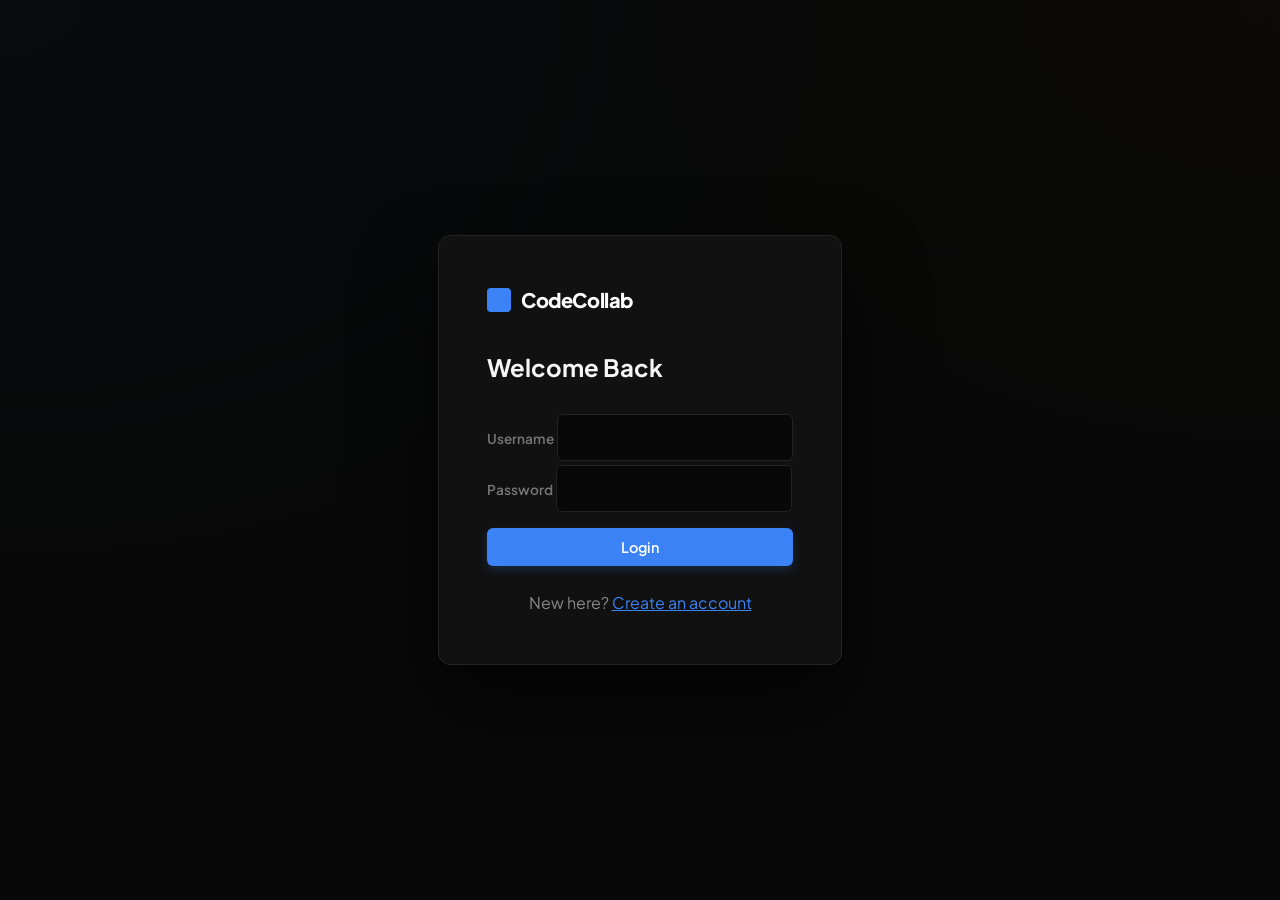
==== login.html @ f39eaf81 "Initial Obsidian Frontend Release" ====
<!DOCTYPE html>
<html lang="en">
<head>
    <meta charset="UTF-8">
    <meta name="viewport" content="width=device-width, initial-scale=1.0">
    <title>Join CodeCollab</title>
    <link rel="stylesheet" href="styles.css">
</head>
<body style="display:flex; align-items:center; justify-content:center;">
    <div class="auth-container">
        <a href="index.html" class="logo" style="text-align:center; margin-bottom: 2rem;">CodeCollab</a>
        
        <div id="loginForm">
            <h2 style="margin-bottom: 1.5rem;">Welcome Back</h2>
            <div class="form-group">
                <label>Username</label>
                <input type="text" id="loginUsername" class="form-input">
            </div>
            <div class="form-group">
                <label>Password</label>
                <input type="password" id="loginPassword" class="form-input">
            </div>
            <button class="btn-primary" style="width:100%; margin-top: 1rem;" onclick="login()">Login</button>
            <p style="margin-top: 1.5rem; text-align:center; color:var(--text-dim);">
                New here? <a href="#" style="color:var(--primary);" onclick="toggleAuth()">Create an account</a>
            </p>
        </div>

        <div id="registerForm" style="display:none;">
            <h2 style="margin-bottom: 1.5rem;">Create Account</h2>
            <div class="form-group">
                <label>Username</label>
                <input type="text" id="regUsername" class="form-input">
            </div>
            <div class="form-group">
                <label>Email</label>
                <input type="email" id="regEmail" class="form-input">
            </div>
            <div class="form-group">
                <label>Password</label>
                <input type="password" id="regPassword" class="form-input">
            </div>
            <button class="btn-primary" style="width:100%; margin-top: 1rem;" onclick="register()">Sign Up</button>
            <p style="margin-top: 1.5rem; text-align:center; color:var(--text-dim);">
                Already have an account? <a href="#" style="color:var(--primary);" onclick="toggleAuth()">Login</a>
            </p>
        </div>
    </div>

    <script src="script.js"></script>
</body>
</html>
---- styles.css ----
@import url('https://fonts.googleapis.com/css2?family=Plus+Jakarta+Sans:wght@400;500;600;700;800&family=JetBrains+Mono:wght@400;500&display=swap');

:root {
    --primary: #3b82f6;          /* Refined Pro Blue */
    --primary-hover: #2563eb;
    --bg-obsidian: #080808;     /* Deep Neutral */
    --card-surface: #121212;     /* Subtle Elevation */
    --card-border: #222222;      /* Sharp Stroke */
    --text-main: #f5f5f5;
    --text-dim: #888888;
    --accent-gold: #c39b4b;      /* Sophisticated Gold */
    --accent-success: #10b981;
    --radius: 6px;              /* Geometric Sharpness */
    --shadow-sm: 0 1px 2px rgba(0,0,0,0.4);
    --shadow-md: 0 4px 6px -1px rgba(0,0,0,0.5);
}

* {
    margin: 0;
    padding: 0;
    box-sizing: border-box;
    font-family: 'Plus Jakarta Sans', system-ui, -apple-system, sans-serif;
}

body {
    background-color: var(--bg-obsidian);
    color: var(--text-main);
    line-height: 1.6;
    background-image: 
        radial-gradient(at 0% 0%, rgba(59, 130, 246, 0.02) 0px, transparent 50%),
        radial-gradient(at 100% 0%, rgba(195, 155, 75, 0.015) 0px, transparent 40%);
    min-height: 100vh;
}

.dashboard {
    display: grid;
    grid-template-columns: 260px 1fr 340px;
    max-width: 1800px;
    margin: 0 auto;
}

/* Sidebar Navigation */
aside.sidebar {
    background: var(--bg-obsidian);
    border-right: 1px solid var(--card-border);
    padding: 2.5rem 1.5rem;
    position: sticky;
    top: 0;
    height: 100vh;
    display: flex;
    flex-direction: column;
}

.logo {
    font-size: 1.25rem;
    font-weight: 800;
    letter-spacing: -0.02em;
    color: white;
    margin-bottom: 3rem;
    text-decoration: none;
    display: flex;
    align-items: center;
    gap: 10px;
}

.logo::before {
    content: '';
    width: 24px;
    height: 24px;
    background: var(--primary);
    border-radius: 4px;
}

nav ul {
    list-style: none;
    flex-grow: 1;
}

nav li {
    margin-bottom: 4px;
}

nav a {
    display: flex;
    align-items: center;
    padding: 10px 14px;
    color: var(--text-dim);
    text-decoration: none;
    border-radius: var(--radius);
    font-size: 0.95rem;
    font-weight: 500;
    transition: all 0.15s ease;
    gap: 12px;
}

nav a i {
    font-size: 1.1rem;
    width: 20px;
    text-align: center;
}

nav a:hover {
    background: #1a1a1a;
    color: white;
}

nav a.active {
    background: #1a1a1a;
    color: white;
    border: 1px solid var(--card-border);
}

/* Main Content */
main {
    padding: 3rem;
    border-right: 1px solid var(--card-border);
}

.header-row {
    display: flex;
    justify-content: space-between;
    align-items: center;
    margin-bottom: 3rem;
    padding-bottom: 1.5rem;
    border-bottom: 1px solid var(--card-border);
}

.search-container {
    position: relative;
    width: 450px;
}

.search-bar {
    width: 100%;
    background: #121212;
    border: 1px solid var(--card-border);
    padding: 12px 20px 12px 45px;
    border-radius: var(--radius);
    color: white;
    font-size: 0.95rem;
    transition: border-color 0.2s;
}

.search-bar:focus {
    border-color: var(--primary);
    outline: none;
}

.btn-primary {
    background: var(--primary);
    color: white;
    border: none;
    padding: 10px 20px;
    border-radius: var(--radius);
    font-weight: 600;
    font-size: 0.9rem;
    cursor: pointer;
    transition: all 0.2s;
    box-shadow: 0 4px 10px rgba(59, 130, 246, 0.2);
}

.btn-primary:hover {
    background: var(--primary-hover);
    transform: translateY(-1px);
}

/* Feed & Cards */
.feed {
    display: flex;
    flex-direction: column;
    gap: 1.25rem;
}

.card {
    background: var(--card-surface);
    border: 1px solid var(--card-border);
    border-radius: var(--radius);
    padding: 1.75rem;
    transition: all 0.2s cubic-bezier(0.4, 0, 0.2, 1);
    cursor: pointer;
    position: relative;
}

.card:hover {
    border-color: #444;
    background: #161616;
    box-shadow: var(--shadow-md);
}

.card-header {
    display: flex;
    justify-content: space-between;
    align-items: center;
    margin-bottom: 1.25rem;
}

.bounty-tag {
    background: rgba(195, 155, 75, 0.08);
    color: var(--accent-gold);
    padding: 4px 10px;
    border-radius: 4px;
    font-size: 0.75rem;
    font-weight: 700;
    text-transform: uppercase;
    letter-spacing: 0.05em;
    border: 1px solid rgba(195, 155, 75, 0.3);
}

.card h2 {
    font-size: 1.4rem;
    font-weight: 700;
    letter-spacing: -0.01em;
    margin-bottom: 0.75rem;
    color: #fff;
}

.card p {
    color: var(--text-dim);
    font-size: 1rem;
    line-height: 1.6;
    margin-bottom: 1.5rem;
}

.card-meta {
    display: flex;
    justify-content: space-between;
    color: #666;
    font-size: 0.85rem;
    font-weight: 500;
    align-items: center;
    border-top: 1px solid #1e1e1e;
    padding-top: 1rem;
}

.card-meta i {
    margin-right: 6px;
}

.tags {
    display: flex;
    gap: 10px;
}

.tag {
    background: #1a1a1a;
    color: #aaa;
    padding: 4px 10px;
    border-radius: 4px;
    font-size: 0.75rem;
    border: 1px solid #282828;
}

/* Right Panel (Leaderboard/Stats) */
.trending {
    padding: 3rem 2rem;
    background: var(--bg-obsidian);
}

h3 {
    font-size: 0.9rem;
    text-transform: uppercase;
    letter-spacing: 0.1em;
    color: #555;
    margin-bottom: 1.5rem;
    font-weight: 800;
}

.stat-box {
    background: #111;
    padding: 1.5rem;
    border-radius: var(--radius);
    margin-bottom: 2rem;
    border: 1px solid var(--card-border);
}

.stat-val {
    font-size: 1.75rem;
    font-weight: 800;
    color: white;
}

.stat-label {
    color: #666;
    font-size: 0.85rem;
}

.leaderboard-item {
    display: flex;
    justify-content: space-between;
    align-items: center;
    padding: 12px 0;
    border-bottom: 1px solid #1a1a1a;
}

.leaderboard-name {
    font-weight: 600;
    font-size: 0.9rem;
}

.leaderboard-rep {
    font-family: 'JetBrains Mono', monospace;
    font-size: 0.85rem;
    color: var(--accent-gold);
}

/* Auth Section */
.auth-container {
    max-width: 420px;
    margin: 80px auto;
    background: #111;
    padding: 3rem;
    border-radius: 12px;
    border: 1px solid var(--card-border);
    box-shadow: 0 40px 80px rgba(0,0,0,0.6);
}

.form-group label {
    font-size: 0.85rem;
    font-weight: 600;
    color: #777;
    margin-bottom: 8px;
}

.form-input {
    background: #080808;
    border: 1px solid #222;
    padding: 12px 16px;
    border-radius: 6px;
    font-size: 1rem;
    color: #eee;
    margin-top: 4px;
}

/* Code & Detail */
.code-block {
    background: #0d1117;
    padding: 1.5rem;
    border-radius: 8px;
    margin: 1.5rem 0;
    border: 1px solid #30363d;
    font-family: 'JetBrains Mono', monospace;
    font-size: 0.9rem;
}

.comment-section {
    margin-top: 3rem;
    padding-top: 2rem;
    border-top: 1px solid var(--card-border);
}

.comment {
    background: #111;
    padding: 1.25rem;
    border-radius: 6px;
    border-left: 3px solid var(--primary);
    margin-bottom: 1rem;
}

/* Custom Scrollbar */
::-webkit-scrollbar {
    width: 10px;
}
::-webkit-scrollbar-track {
    background: #080808;
}
::-webkit-scrollbar-thumb {
    background: #222;
    border: 2px solid #080808;
    border-radius: 10px;
}
::-webkit-scrollbar-thumb:hover {
    background: #333;
}

/* Utils */
.shimmer {
    background: linear-gradient(90deg, #111, #1a1a1a, #111);
    background-size: 200% 100%;
    animation: shimmer 1.5s infinite;
}

@keyframes shimmer {
    0% { background-position: 200% 0; }
    100% { background-position: -200% 0; }
}

@media (max-width: 1200px) {
    .dashboard {
        grid-template-columns: 80px 1fr 0;
    }
    .trending, .logo span, nav a span {
        display: none;
    }
    aside.sidebar {
        padding: 2rem 1rem;
    }
}
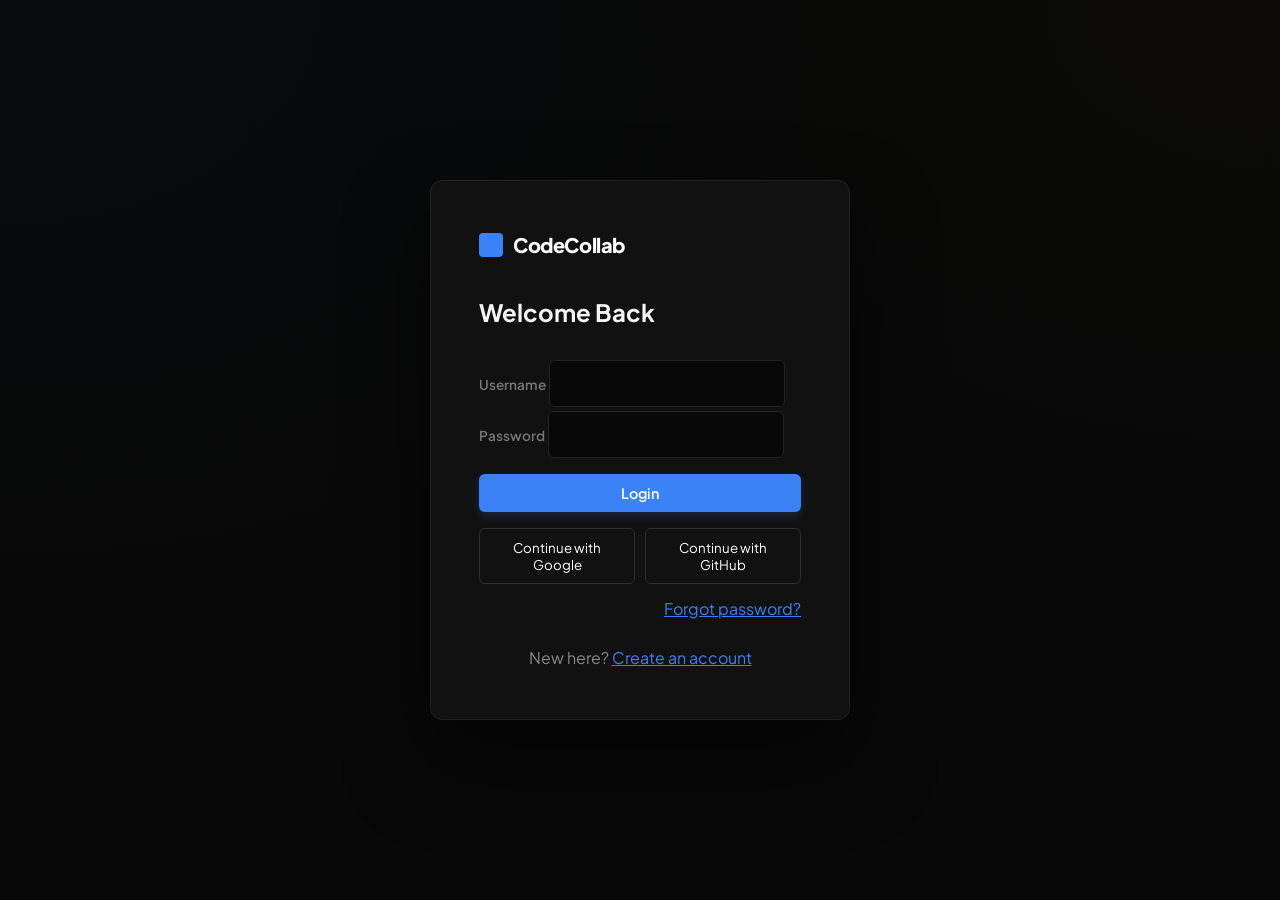
==== commit 55a1ac82: "Update frontend UI and API integration for deployment" ====
--- a/login.html
+++ b/login.html
@@ -21,8 +21,36 @@
                 <input type="password" id="loginPassword" class="form-input">
             </div>
             <button class="btn-primary" style="width:100%; margin-top: 1rem;" onclick="login()">Login</button>
+            <div class="oauth-actions" style="display:flex; gap:10px; margin-top:1rem;">
+                <button class="btn-secondary" style="flex:1;" onclick="continueWithGoogle()">Continue with Google</button>
+                <button class="btn-secondary" style="flex:1;" onclick="alert('GitHub login is not configured yet.')">Continue with GitHub</button>
+            </div>
+            <p style="margin-top: 0.75rem; text-align:right; width:100%;">
+                <a href="#" style="color:var(--primary);" onclick="showPasswordResetForm(); return false;">Forgot password?</a>
+            </p>
             <p style="margin-top: 1.5rem; text-align:center; color:var(--text-dim);">
                 New here? <a href="#" style="color:var(--primary);" onclick="toggleAuth()">Create an account</a>
+            </p>
+        </div>
+
+        <div id="passwordResetForm" style="display:none; margin-top:1.5rem;">
+            <h2 style="margin-bottom: 1.5rem;">Reset Password</h2>
+            <div class="form-group">
+                <label>Email</label>
+                <input type="email" id="resetEmail" class="form-input">
+            </div>
+            <button class="btn-secondary" style="width:100%; margin-top: 1rem;" onclick="requestPasswordReset()">Send Reset Token</button>
+            <div class="form-group" style="margin-top:1rem;">
+                <label>Reset Token</label>
+                <input type="text" id="resetToken" class="form-input" placeholder="Enter token from logs">
+            </div>
+            <div class="form-group">
+                <label>New Password</label>
+                <input type="password" id="newPassword" class="form-input">
+            </div>
+            <button class="btn-primary" style="width:100%; margin-top: 1rem;" onclick="submitPasswordReset()">Change Password</button>
+            <p style="margin-top: 1rem; text-align:center; color:var(--text-dim);">
+                <a href="#" style="color:var(--primary);" onclick="hidePasswordResetForm()">Back to login</a>
             </p>
         </div>
 
--- a/styles.css
+++ b/styles.css
@@ -236,6 +236,121 @@
     margin-right: 6px;
 }
 
+.feed-question-card {
+    cursor: pointer;
+}
+
+.card-meta-top {
+    flex: 1;
+    min-width: 0;
+    border-top: none;
+    padding-top: 0;
+    margin-top: 0.5rem;
+}
+
+.card-meta-detail,
+.card-meta-answer {
+    flex: 1;
+    min-width: 0;
+    border: none;
+    padding: 0;
+    margin-bottom: 0;
+}
+
+.question-meta-bar {
+    display: flex;
+    justify-content: space-between;
+    align-items: flex-start;
+    gap: 1rem;
+    flex-wrap: wrap;
+    margin-bottom: 1rem;
+}
+
+.meta-dateline {
+    display: inline-flex;
+    align-items: center;
+    gap: 0.75rem;
+    flex-wrap: wrap;
+    justify-content: flex-end;
+}
+
+.meta-date {
+    color: #666;
+    font-size: 0.85rem;
+    white-space: nowrap;
+}
+
+.inline-vote-chip {
+    display: inline-flex;
+    align-items: center;
+    gap: 0.4rem;
+    padding: 0.2rem 0.5rem 0.2rem 0.35rem;
+    border-radius: 999px;
+    border: 1px solid rgba(255, 255, 255, 0.12);
+    background: rgba(0, 0, 0, 0.35);
+    box-shadow: 0 1px 0 rgba(255, 255, 255, 0.04);
+}
+
+.card-footer-tags {
+    margin-top: 1rem;
+    padding-top: 1rem;
+    border-top: 1px solid #1e1e1e;
+}
+
+.answer-card .card-meta-answer {
+    margin-bottom: 1rem;
+    padding-bottom: 0.75rem;
+    border-bottom: 1px solid #1e1e1e;
+}
+
+.vote-btn {
+    display: flex;
+    align-items: center;
+    justify-content: center;
+    padding: 0;
+    border: none;
+    background: transparent;
+    color: var(--text-dim);
+    cursor: pointer;
+    transition: color 0.15s, background 0.15s, transform 0.1s;
+}
+
+.vote-btn-inline {
+    width: 1.85rem;
+    height: 1.85rem;
+    border-radius: 50%;
+    flex-shrink: 0;
+}
+
+.vote-btn:hover:not(:disabled) {
+    color: var(--accent-gold, #c39b4b);
+    background: rgba(195, 155, 75, 0.15);
+}
+
+.vote-btn:active:not(:disabled) {
+    transform: scale(0.92);
+}
+
+.vote-btn.voted {
+    color: var(--accent-gold, #c39b4b);
+    background: rgba(195, 155, 75, 0.22);
+}
+
+.vote-btn:disabled {
+    opacity: 0.45;
+    cursor: not-allowed;
+}
+
+.vote-count-inline {
+    font-weight: 700;
+    font-size: 0.9rem;
+    color: #fff;
+    min-width: 1.15rem;
+    text-align: center;
+    line-height: 1;
+    user-select: none;
+}
+
 .tags {
     display: flex;
     gap: 10px;
@@ -395,3 +510,119 @@
         padding: 2rem 1rem;
     }
 }
+
+.notification-container {
+    position: relative;
+    display: inline-flex;
+    align-items: center;
+    gap: 0.75rem;
+}
+
+.notification-button {
+    background: rgba(255,255,255,0.08);
+    border: 1px solid rgba(255,255,255,0.08);
+    color: white;
+    border-radius: 999px;
+    padding: 0.8rem 1rem;
+    display: inline-flex;
+    align-items: center;
+    gap: 0.5rem;
+    cursor: pointer;
+}
+
+.notification-badge {
+    background: var(--accent-gold);
+    color: #111;
+    font-size: 0.75rem;
+    font-weight: 700;
+    padding: 0 6px;
+    border-radius: 999px;
+}
+
+.notification-panel {
+    position: absolute;
+    top: 3.5rem;
+    right: 0;
+    width: min(360px, 90vw);
+    max-height: 420px;
+    overflow-y: auto;
+    background: rgba(16, 16, 16, 0.98);
+    border: 1px solid rgba(255,255,255,0.08);
+    border-radius: 16px;
+    box-shadow: 0 20px 60px rgba(0,0,0,0.45);
+    padding: 1rem;
+    z-index: 200;
+}
+
+.notification-item {
+    padding: 0.95rem 0.9rem;
+    border-bottom: 1px solid rgba(255,255,255,0.06);
+}
+
+.notification-item:last-child {
+    border-bottom: none;
+}
+
+.notification-type {
+    font-size: 0.72rem;
+    text-transform: uppercase;
+    letter-spacing: 0.08em;
+    color: #999;
+    margin-bottom: 0.35rem;
+}
+
+.notification-message {
+    color: #f5f5f5;
+    font-size: 0.95rem;
+    margin-bottom: 0.35rem;
+}
+
+.notification-meta {
+    color: #777;
+    font-size: 0.78rem;
+}
+
+.accepted-badge {
+    display: inline-flex;
+    gap: 0.4rem;
+    align-items: center;
+    padding: 0.5rem 0.85rem;
+    border-radius: 999px;
+    background: rgba(16, 185, 129, 0.12);
+    color: var(--accent-success);
+    font-size: 0.85rem;
+    font-weight: 700;
+    margin-top: 0.5rem;
+}
+
+.btn-secondary {
+    background: transparent;
+    color: white;
+    border: 1px solid rgba(255,255,255,0.12);
+    border-radius: var(--radius);
+    padding: 10px 18px;
+    cursor: pointer;
+}
+
+.btn-secondary:hover {
+    background: rgba(255,255,255,0.05);
+}
+
+.toast-message {
+    position: fixed;
+    bottom: 20px;
+    right: 20px;
+    z-index: 999;
+    background: rgba(16, 185, 129, 0.96);
+    color: #0b1120;
+    padding: 14px 18px;
+    border-radius: 999px;
+    box-shadow: 0 18px 40px rgba(0,0,0,0.35);
+    font-weight: 700;
+    animation: toastFade 0.25s ease;
+}
+
+@keyframes toastFade {
+    from { opacity: 0; transform: translateY(12px); }
+    to { opacity: 1; transform: translateY(0); }
+}
